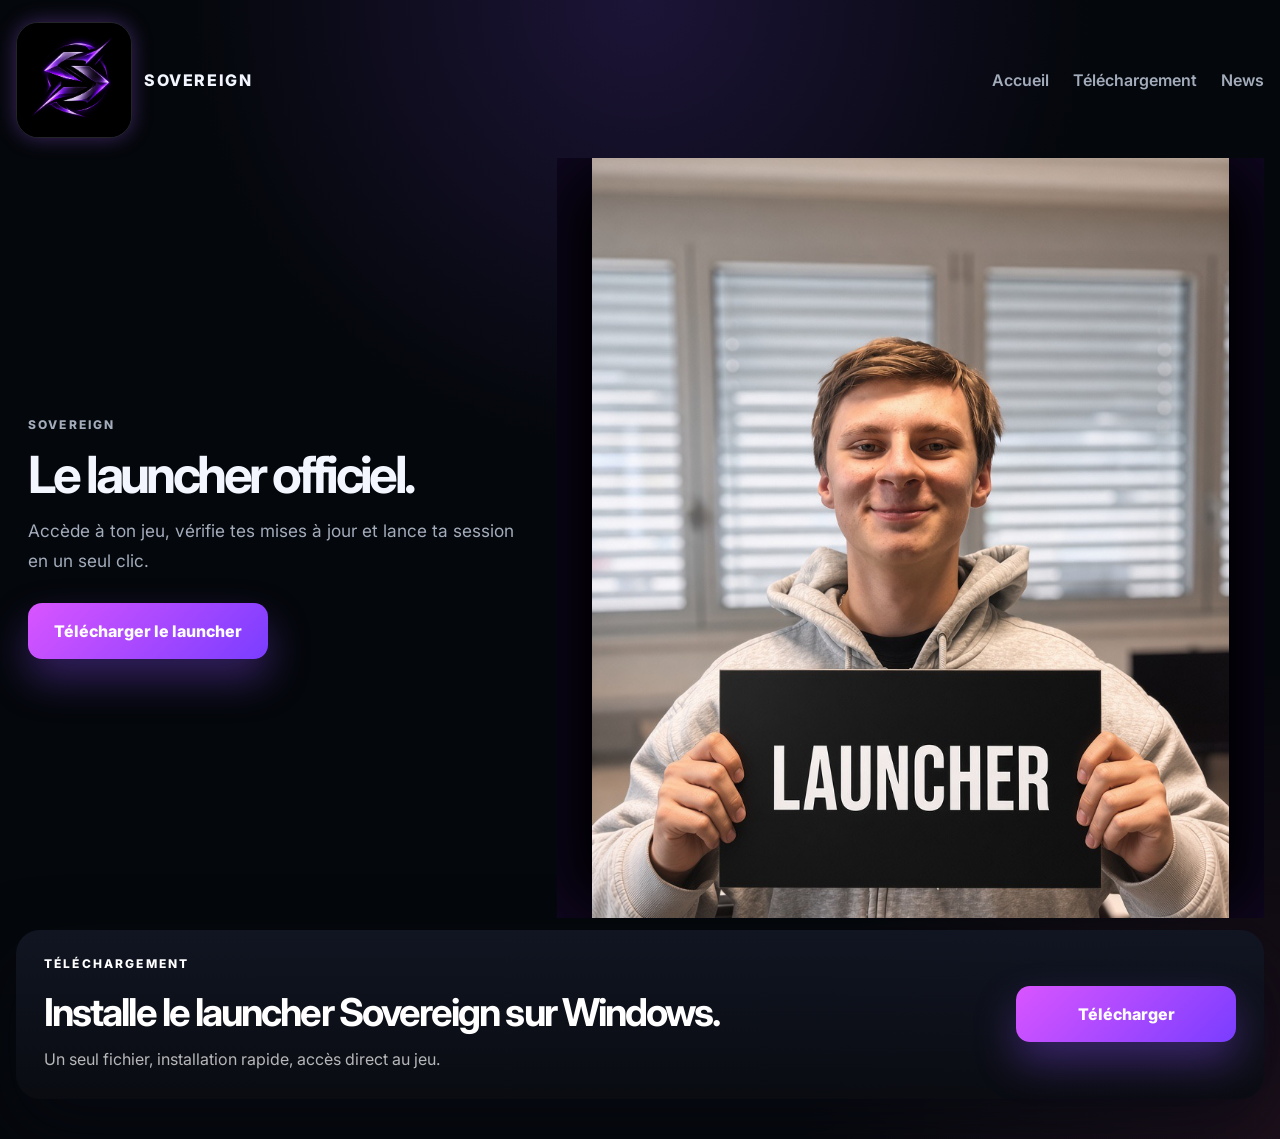
==== index.html @ 6663cb78 "Add files via upload" ====
<!DOCTYPE html>
<html lang="fr">
  <head>
    <meta charset="UTF-8" />
    <meta name="viewport" content="width=device-width, initial-scale=1.0" />
    <title>Sovereign Launcher</title>
    <meta
      name="description"
      content="Téléchargez le launcher Sovereign et rejoignez l’expérience de jeu." 
    />
    <link rel="preconnect" href="https://fonts.googleapis.com" />
    <link rel="preconnect" href="https://fonts.gstatic.com" crossorigin />
    <link
      href="https://fonts.googleapis.com/css2?family=Inter:wght@400;500;600;700;800;900&display=swap"
      rel="stylesheet"
    />
    <link rel="stylesheet" href="styles.css" />
  </head>
  <body>
    <div class="page-shell">
      <header class="topbar">
        <div class="brand">
          <img class="brand-logo" src="Emblème futuriste en S violet néon.png" alt="Logo Sovereign icon" />
          <span>Sovereign</span>
        </div>
        <nav class="nav">
          <a href="#accueil">Accueil</a>
          <a href="#telechargement">Téléchargement</a>
          <a href="#news">News</a>
        </nav>
      </header>

      <main class="hero" id="accueil">
        <div class="hero-copy">
          <p class="eyebrow">Sovereign</p>
          <h1>Le launcher officiel.</h1>
          <p class="subtitle">
            Accède à ton jeu, vérifie tes mises à jour et lance ta session en un seul clic.
          </p>

          <div class="cta-row">
            <a class="primary-btn" id="downloadButton" href="https://github.com/lucavzqzf/sovereign-launcher/releases/latest/download/SovereignLauncher-Setup.exe" download>
              Télécharger le launcher
            </a>
          </div>
        </div>

        <div class="hero-scene" aria-label="Image du launcher">
          <a class="photo-download-link" href="https://github.com/lucavzqzf/sovereign-launcher/releases/latest/download/SovereignLauncher-Setup.exe" download aria-label="Télécharger le launcher Sovereign">
            <img class="launcher-photo" src="IMG_2629.jpeg" alt="Sovereign Launcher" />
          </a>
        </div>
      </main>

      <section class="download-panel" id="telechargement">
        <div class="panel-copy">
          <p class="eyebrow alt">Téléchargement</p>
          <h2>Installe le launcher Sovereign sur Windows.</h2>
          <p class="download-note">Un seul fichier, installation rapide, accès direct au jeu.</p>
        </div>
        <a class="primary-btn large" id="downloadButtonSecondary" href="https://github.com/lucavzqzf/sovereign-launcher/releases/latest/download/SovereignLauncher-Setup.exe" download>
          Télécharger
        </a>
      </section>
    </div>

    <div class="toast" id="toast">Téléchargement démarré.</div>

    <script src="script.js"></script>
  </body>
</html>
---- styles.css ----
:root {
  --bg: #04070b;
  --bg-soft: #0a0f17;
  --bg-dark: #090d12;
  --panel: rgba(16, 20, 28, 0.96);
  --panel-light: rgba(255, 255, 255, 0.08);
  --text: #f3f5ff;
  --muted: #a3acbb;
  --accent: #d955ff;
  --accent-2: #7a3dff;
  --accent-3: #f5c8ff;
  --glow: rgba(147, 82, 255, 0.4);
  --shadow: 0 28px 70px rgba(8, 10, 18, 0.7);
}

* {
  box-sizing: border-box;
}

html {
  scroll-behavior: smooth;
}

body {
  margin: 0;
  font-family: "Inter", sans-serif;
  background:
    radial-gradient(circle at top, rgba(140, 80, 255, 0.18), transparent 35%),
    radial-gradient(circle at bottom right, rgba(255, 95, 175, 0.1), transparent 28%),
    var(--bg);
  color: var(--text);
}

button,
a {
  font: inherit;
}

img {
  max-width: 100%;
  display: block;
}

.page-shell {
  width: min(1400px, calc(100% - 32px));
  margin: 0 auto;
  padding-bottom: 40px;
}

.topbar {
  display: flex;
  align-items: center;
  justify-content: space-between;
  padding: 22px 0 10px;
}

.brand {
  display: flex;
  align-items: center;
  gap: 12px;
  font-weight: 800;
  letter-spacing: 0.1em;
  text-transform: uppercase;
  color: var(--text);
}

.brand-logo {
  width: 116px;
  height: 116px;
  object-fit: cover;
  border-radius: 22px;
  border: 1px solid rgba(255, 255, 255, 0.12);
  box-shadow: 0 0 20px rgba(169, 94, 255, 0.35);
}

.brand-mark {
  width: 38px;
  height: 38px;
  border-radius: 12px;
  display: grid;
  place-items: center;
  background: linear-gradient(135deg, var(--accent), var(--accent-2));
  color: white;
  box-shadow: 0 14px 30px rgba(149, 88, 255, 0.45);
}

.nav {
  display: flex;
  gap: 24px;
}

.nav a {
  text-decoration: none;
  color: var(--muted);
  font-weight: 600;
}

.hero {
  display: grid;
  grid-template-columns: 0.85fr 1.15fr;
  align-items: center;
  min-height: 760px;
  gap: 18px;
  padding-top: 10px;
}

.hero-copy {
  padding-left: 12px;
}

.eyebrow {
  margin: 0 0 18px;
  color: var(--muted);
  text-transform: uppercase;
  letter-spacing: 0.18em;
  font-size: 12px;
  font-weight: 800;
}

.eyebrow.alt {
  color: #ffffff;
}

.hero h1 {
  margin: 0;
  font-size: clamp(3rem, 4vw, 5rem);
  letter-spacing: -0.07em;
  line-height: 0.95;
  max-width: 520px;
}

.subtitle {
  margin: 18px 0 0;
  max-width: 500px;
  color: var(--muted);
  font-size: 1.08rem;
  line-height: 1.7;
}

.cta-row {
  margin-top: 28px;
}

.primary-btn,
.secondary-btn {
  display: inline-flex;
  align-items: center;
  justify-content: center;
  border: none;
  border-radius: 14px;
  padding: 18px 26px;
  text-decoration: none;
  font-weight: 800;
  transition: transform 0.2s ease, box-shadow 0.2s ease;
}

.primary-btn {
  background: linear-gradient(135deg, var(--accent), var(--accent-2));
  color: white;
  box-shadow: 0 20px 40px rgba(140, 76, 255, 0.35);
}

.primary-btn:hover,
.secondary-btn:hover {
  transform: translateY(-1px);
}

.secondary-btn {
  background: rgba(18, 27, 42, 0.08);
  color: var(--text);
}

.large {
  padding: 18px 32px;
  min-width: 220px;
}

.hero-scene {
  position: relative;
  height: 760px;
  display: flex;
  align-items: center;
  justify-content: center;
  overflow: hidden;
  background: #000;
  box-shadow: inset 0 0 80px rgba(122, 61, 255, 0.16);
}

.photo-frame {
  position: relative;
  width: min(740px, 90%);
  height: 100%;
  display: flex;
  align-items: center;
  justify-content: center;
}

.photo-download-link {
  display: block;
  width: min(740px, 90%);
  height: 100%;
  text-decoration: none;
  cursor: pointer;
  transition: transform 0.2s ease, filter 0.2s ease;
}

.photo-download-link:hover {
  transform: translateY(-2px);
  filter: brightness(1.04);
}

.launcher-photo {
  width: 100%;
  height: 100%;
  object-fit: cover;
  object-position: center center;
  display: block;
  filter: drop-shadow(0 26px 40px rgba(0, 0, 0, 0.21));
}

.download-panel {
  display: flex;
  align-items: center;
  justify-content: space-between;
  gap: 22px;
  margin-top: 12px;
  padding: 26px 28px;
  border-radius: 24px;
  background: linear-gradient(180deg, rgba(17, 22, 35, 0.94), rgba(10, 12, 18, 0.94));
  color: white;
  box-shadow: var(--shadow);
}

.panel-copy {
  max-width: 680px;
}

.panel-copy h2 {
  margin: 8px 0 0;
  font-size: clamp(1.7rem, 3vw, 2.8rem);
  letter-spacing: -0.05em;
}

.download-note {
  margin: 12px 0 0;
  color: rgba(255,255,255,0.7);
  line-height: 1.6;
}

.toast {
  position: fixed;
  right: 28px;
  bottom: 26px;
  background: rgba(11, 16, 25, 0.95);
  color: white;
  padding: 14px 18px;
  border-radius: 12px;
  box-shadow: 0 18px 32px rgba(0,0,0,0.25);
  opacity: 0;
  pointer-events: none;
  transform: translateY(12px);
  transition: opacity 0.25s ease, transform 0.25s ease;
}

.toast.visible {
  opacity: 1;
  transform: translateY(0);
}

@media (max-width: 980px) {
  .hero {
    grid-template-columns: 1fr;
    min-height: auto;
    padding-top: 8px;
  }

  .hero-copy {
    padding-left: 0;
    text-align: center;
  }

  .hero h1,
  .subtitle {
    max-width: none;
  }

  .cta-row {
    display: flex;
    justify-content: center;
  }

  .download-panel {
    flex-direction: column;
    align-items: flex-start;
  }
}

@media (max-width: 620px) {
  .nav {
    display: none;
  }

  .hero-scene {
    height: 560px;
  }

  .portrait {
    height: 520px;
  }

  .person {
    width: 360px;
    height: 460px;
  }

  .head {
    width: 150px;
    height: 150px;
    top: 24px;
  }

  .hoodie {
    width: 300px;
    height: 300px;
  }

  .arm {
    width: 80px;
    height: 150px;
    top: 230px;
  }

  .sign {
    min-height: 150px;
  }

  .sign span {
    font-size: 2.8rem;
  }
}
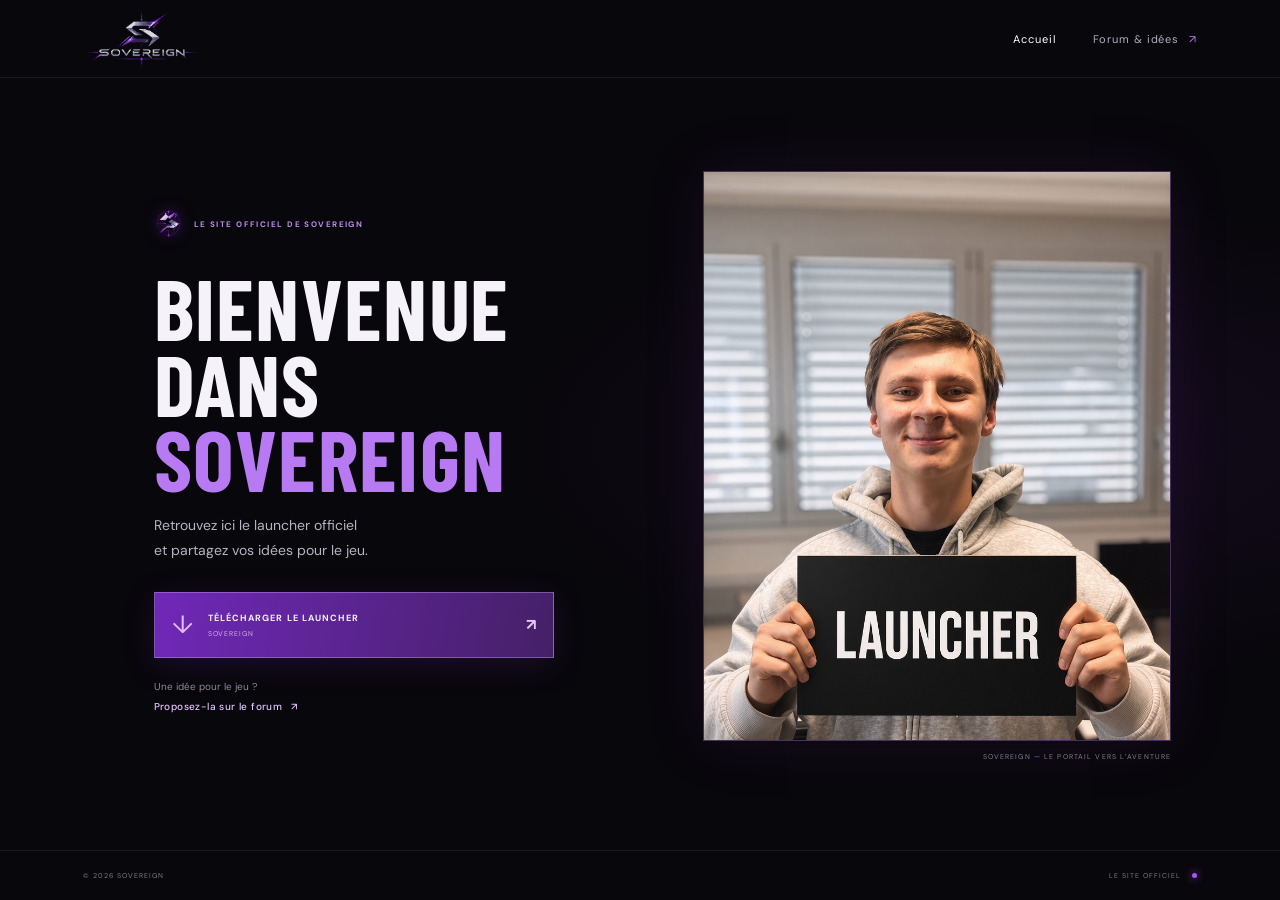
==== commit eb52e0fb: "Add files via upload" ====
--- a/index.html
+++ b/index.html
@@ -1,71 +1,31 @@
-<!DOCTYPE html>
-<html lang="fr">
-  <head>
-    <meta charset="UTF-8" />
-    <meta name="viewport" content="width=device-width, initial-scale=1.0" />
-    <title>Sovereign Launcher</title>
-    <meta
-      name="description"
-      content="Téléchargez le launcher Sovereign et rejoignez l’expérience de jeu." 
-    />
-    <link rel="preconnect" href="https://fonts.googleapis.com" />
-    <link rel="preconnect" href="https://fonts.gstatic.com" crossorigin />
-    <link
-      href="https://fonts.googleapis.com/css2?family=Inter:wght@400;500;600;700;800;900&display=swap"
-      rel="stylesheet"
-    />
-    <link rel="stylesheet" href="styles.css" />
-  </head>
-  <body>
-    <div class="page-shell">
-      <header class="topbar">
-        <div class="brand">
-          <img class="brand-logo" src="Emblème futuriste en S violet néon.png" alt="Logo Sovereign icon" />
-          <span>Sovereign</span>
-        </div>
-        <nav class="nav">
-          <a href="#accueil">Accueil</a>
-          <a href="#telechargement">Téléchargement</a>
-          <a href="#news">News</a>
-        </nav>
-      </header>
-
-      <main class="hero" id="accueil">
-        <div class="hero-copy">
-          <p class="eyebrow">Sovereign</p>
-          <h1>Le launcher officiel.</h1>
-          <p class="subtitle">
-            Accède à ton jeu, vérifie tes mises à jour et lance ta session en un seul clic.
-          </p>
-
-          <div class="cta-row">
-            <a class="primary-btn" id="downloadButton" href="https://github.com/lucavzqzf/sovereign-launcher/releases/latest/download/SovereignLauncher-Setup.exe" download>
-              Télécharger le launcher
-            </a>
-          </div>
-        </div>
-
-        <div class="hero-scene" aria-label="Image du launcher">
-          <a class="photo-download-link" href="https://github.com/lucavzqzf/sovereign-launcher/releases/latest/download/SovereignLauncher-Setup.exe" download aria-label="Télécharger le launcher Sovereign">
-            <img class="launcher-photo" src="IMG_2629.jpeg" alt="Sovereign Launcher" />
-          </a>
-        </div>
-      </main>
-
-      <section class="download-panel" id="telechargement">
-        <div class="panel-copy">
-          <p class="eyebrow alt">Téléchargement</p>
-          <h2>Installe le launcher Sovereign sur Windows.</h2>
-          <p class="download-note">Un seul fichier, installation rapide, accès direct au jeu.</p>
-        </div>
-        <a class="primary-btn large" id="downloadButtonSecondary" href="https://github.com/lucavzqzf/sovereign-launcher/releases/latest/download/SovereignLauncher-Setup.exe" download>
-          Télécharger
-        </a>
-      </section>
-    </div>
-
-    <div class="toast" id="toast">Téléchargement démarré.</div>
-
-    <script src="script.js"></script>
-  </body>
-</html>
+<!doctype html>
+<html lang="fr">
+<head>
+  <meta charset="utf-8"><meta name="viewport" content="width=device-width,initial-scale=1"><meta name="theme-color" content="#08070b">
+  <title>Sovereign — Launcher</title><link rel="preconnect" href="https://fonts.googleapis.com"><link rel="preconnect" href="https://fonts.gstatic.com" crossorigin><link href="https://fonts.googleapis.com/css2?family=Barlow+Condensed:wght@600;700&family=DM+Sans:wght@400;500;700&display=swap" rel="stylesheet"><link rel="stylesheet" href="styles.css">
+</head>
+<body class="home-page">
+  <header class="topbar">
+    <a class="brand" href="index.html"><img src="sovereign-logo.png" alt="Sovereign"></a>
+    <nav><a class="nav-current" href="index.html">Accueil</a><a href="forum.html">Forum &amp; idées <span>↗</span></a></nav>
+  </header>
+  <main class="home-layout">
+    <section class="welcome">
+      <div class="mini-logo"><img src="sovereign-emblem.svg" alt=""><span>LE SITE OFFICIEL DE SOVEREIGN</span></div>
+      <h1>BIENVENUE<br>DANS <span>SOVEREIGN</span></h1>
+      <p>Retrouvez ici le launcher officiel<br>et partagez vos idées pour le jeu.</p>
+      <a class="download-button" href="https://github.com/lucavzqzf/sovereign-launcher/releases/latest/download/SovereignLauncher-Setup.exe" rel="noopener"><span class="download-symbol">↓</span><span><strong>TÉLÉCHARGER LE LAUNCHER</strong><small>SOVEREIGN</small></span><b>↗</b></a>
+      <a class="forum-link" href="forum.html">Une idée pour le jeu ? <strong>Proposez-la sur le forum <span>↗</span></strong></a>
+    </section>
+    <section class="photo-side" aria-label="Téléchargement du launcher">
+      <a class="photo-download" href="https://github.com/lucavzqzf/sovereign-launcher/releases/latest/download/SovereignLauncher-Setup.exe" rel="noopener" aria-label="Télécharger le launcher">
+        <img class="launcher-photo" src="IMG_2629.jpeg" alt="Présentation du launcher Sovereign">
+        
+      </a>
+      <span class="photo-caption">SOVEREIGN <i>—</i> LE PORTAIL VERS L’AVENTURE</span>
+    </section>
+  </main>
+  <footer class="home-footer"><span>© <span id="year"></span> SOVEREIGN</span><span>LE SITE OFFICIEL <i></i></span></footer>
+  <script src="content.js"></script>
+</body>
+</html>
--- a/styles.css
+++ b/styles.css
@@ -1,340 +1,10 @@
-:root {
-  --bg: #04070b;
-  --bg-soft: #0a0f17;
-  --bg-dark: #090d12;
-  --panel: rgba(16, 20, 28, 0.96);
-  --panel-light: rgba(255, 255, 255, 0.08);
-  --text: #f3f5ff;
-  --muted: #a3acbb;
-  --accent: #d955ff;
-  --accent-2: #7a3dff;
-  --accent-3: #f5c8ff;
-  --glow: rgba(147, 82, 255, 0.4);
-  --shadow: 0 28px 70px rgba(8, 10, 18, 0.7);
-}
-
-* {
-  box-sizing: border-box;
-}
-
-html {
-  scroll-behavior: smooth;
-}
-
-body {
-  margin: 0;
-  font-family: "Inter", sans-serif;
-  background:
-    radial-gradient(circle at top, rgba(140, 80, 255, 0.18), transparent 35%),
-    radial-gradient(circle at bottom right, rgba(255, 95, 175, 0.1), transparent 28%),
-    var(--bg);
-  color: var(--text);
-}
-
-button,
-a {
-  font: inherit;
-}
-
-img {
-  max-width: 100%;
-  display: block;
-}
-
-.page-shell {
-  width: min(1400px, calc(100% - 32px));
-  margin: 0 auto;
-  padding-bottom: 40px;
-}
-
-.topbar {
-  display: flex;
-  align-items: center;
-  justify-content: space-between;
-  padding: 22px 0 10px;
-}
-
-.brand {
-  display: flex;
-  align-items: center;
-  gap: 12px;
-  font-weight: 800;
-  letter-spacing: 0.1em;
-  text-transform: uppercase;
-  color: var(--text);
-}
-
-.brand-logo {
-  width: 116px;
-  height: 116px;
-  object-fit: cover;
-  border-radius: 22px;
-  border: 1px solid rgba(255, 255, 255, 0.12);
-  box-shadow: 0 0 20px rgba(169, 94, 255, 0.35);
-}
-
-.brand-mark {
-  width: 38px;
-  height: 38px;
-  border-radius: 12px;
-  display: grid;
-  place-items: center;
-  background: linear-gradient(135deg, var(--accent), var(--accent-2));
-  color: white;
-  box-shadow: 0 14px 30px rgba(149, 88, 255, 0.45);
-}
-
-.nav {
-  display: flex;
-  gap: 24px;
-}
-
-.nav a {
-  text-decoration: none;
-  color: var(--muted);
-  font-weight: 600;
-}
-
-.hero {
-  display: grid;
-  grid-template-columns: 0.85fr 1.15fr;
-  align-items: center;
-  min-height: 760px;
-  gap: 18px;
-  padding-top: 10px;
-}
-
-.hero-copy {
-  padding-left: 12px;
-}
-
-.eyebrow {
-  margin: 0 0 18px;
-  color: var(--muted);
-  text-transform: uppercase;
-  letter-spacing: 0.18em;
-  font-size: 12px;
-  font-weight: 800;
-}
-
-.eyebrow.alt {
-  color: #ffffff;
-}
-
-.hero h1 {
-  margin: 0;
-  font-size: clamp(3rem, 4vw, 5rem);
-  letter-spacing: -0.07em;
-  line-height: 0.95;
-  max-width: 520px;
-}
-
-.subtitle {
-  margin: 18px 0 0;
-  max-width: 500px;
-  color: var(--muted);
-  font-size: 1.08rem;
-  line-height: 1.7;
-}
-
-.cta-row {
-  margin-top: 28px;
-}
-
-.primary-btn,
-.secondary-btn {
-  display: inline-flex;
-  align-items: center;
-  justify-content: center;
-  border: none;
-  border-radius: 14px;
-  padding: 18px 26px;
-  text-decoration: none;
-  font-weight: 800;
-  transition: transform 0.2s ease, box-shadow 0.2s ease;
-}
-
-.primary-btn {
-  background: linear-gradient(135deg, var(--accent), var(--accent-2));
-  color: white;
-  box-shadow: 0 20px 40px rgba(140, 76, 255, 0.35);
-}
-
-.primary-btn:hover,
-.secondary-btn:hover {
-  transform: translateY(-1px);
-}
-
-.secondary-btn {
-  background: rgba(18, 27, 42, 0.08);
-  color: var(--text);
-}
-
-.large {
-  padding: 18px 32px;
-  min-width: 220px;
-}
-
-.hero-scene {
-  position: relative;
-  height: 760px;
-  display: flex;
-  align-items: center;
-  justify-content: center;
-  overflow: hidden;
-  background: #000;
-  box-shadow: inset 0 0 80px rgba(122, 61, 255, 0.16);
-}
-
-.photo-frame {
-  position: relative;
-  width: min(740px, 90%);
-  height: 100%;
-  display: flex;
-  align-items: center;
-  justify-content: center;
-}
-
-.photo-download-link {
-  display: block;
-  width: min(740px, 90%);
-  height: 100%;
-  text-decoration: none;
-  cursor: pointer;
-  transition: transform 0.2s ease, filter 0.2s ease;
-}
-
-.photo-download-link:hover {
-  transform: translateY(-2px);
-  filter: brightness(1.04);
-}
-
-.launcher-photo {
-  width: 100%;
-  height: 100%;
-  object-fit: cover;
-  object-position: center center;
-  display: block;
-  filter: drop-shadow(0 26px 40px rgba(0, 0, 0, 0.21));
-}
-
-.download-panel {
-  display: flex;
-  align-items: center;
-  justify-content: space-between;
-  gap: 22px;
-  margin-top: 12px;
-  padding: 26px 28px;
-  border-radius: 24px;
-  background: linear-gradient(180deg, rgba(17, 22, 35, 0.94), rgba(10, 12, 18, 0.94));
-  color: white;
-  box-shadow: var(--shadow);
-}
-
-.panel-copy {
-  max-width: 680px;
-}
-
-.panel-copy h2 {
-  margin: 8px 0 0;
-  font-size: clamp(1.7rem, 3vw, 2.8rem);
-  letter-spacing: -0.05em;
-}
-
-.download-note {
-  margin: 12px 0 0;
-  color: rgba(255,255,255,0.7);
-  line-height: 1.6;
-}
-
-.toast {
-  position: fixed;
-  right: 28px;
-  bottom: 26px;
-  background: rgba(11, 16, 25, 0.95);
-  color: white;
-  padding: 14px 18px;
-  border-radius: 12px;
-  box-shadow: 0 18px 32px rgba(0,0,0,0.25);
-  opacity: 0;
-  pointer-events: none;
-  transform: translateY(12px);
-  transition: opacity 0.25s ease, transform 0.25s ease;
-}
-
-.toast.visible {
-  opacity: 1;
-  transform: translateY(0);
-}
-
-@media (max-width: 980px) {
-  .hero {
-    grid-template-columns: 1fr;
-    min-height: auto;
-    padding-top: 8px;
-  }
-
-  .hero-copy {
-    padding-left: 0;
-    text-align: center;
-  }
-
-  .hero h1,
-  .subtitle {
-    max-width: none;
-  }
-
-  .cta-row {
-    display: flex;
-    justify-content: center;
-  }
-
-  .download-panel {
-    flex-direction: column;
-    align-items: flex-start;
-  }
-}
-
-@media (max-width: 620px) {
-  .nav {
-    display: none;
-  }
-
-  .hero-scene {
-    height: 560px;
-  }
-
-  .portrait {
-    height: 520px;
-  }
-
-  .person {
-    width: 360px;
-    height: 460px;
-  }
-
-  .head {
-    width: 150px;
-    height: 150px;
-    top: 24px;
-  }
-
-  .hoodie {
-    width: 300px;
-    height: 300px;
-  }
-
-  .arm {
-    width: 80px;
-    height: 150px;
-    top: 230px;
-  }
-
-  .sign {
-    min-height: 150px;
-  }
-
-  .sign span {
-    font-size: 2.8rem;
-  }
-}
+@import url('https://fonts.googleapis.com/css2?family=Barlow+Condensed:wght@500;600;700;800&family=DM+Sans:wght@400;500;600;700&display=swap');
+:root{color-scheme:dark;--bg:#08070b;--panel:#110e17;--text:#f5f2fa;--muted:#aaa2b4;--violet:#a94bff;--line:rgba(200,170,232,.18);--display:'Barlow Condensed',Impact,sans-serif;--body:'DM Sans',Arial,sans-serif}*{box-sizing:border-box}html,body{width:100%;height:100%;margin:0}body{overflow:hidden;background:var(--bg);color:var(--text);font:14px var(--body);background-image:radial-gradient(ellipse at 82% 49%,rgba(89,34,133,.15),transparent 38%)}a{color:inherit;text-decoration:none}.topbar{height:78px;padding:0 6.5%;display:flex;align-items:center;justify-content:space-between;border-bottom:1px solid rgba(255,255,255,.08);position:relative;z-index:2}.brand img{width:174px;display:block}.topbar nav{display:flex;align-items:center;gap:37px}.topbar nav a{font-size:11px;letter-spacing:.08em;color:#b5adbf;transition:color .2s}.topbar nav a:hover,.topbar nav .nav-current{color:white}.topbar nav a span{color:#bc7bfa;margin-left:6px}.home-layout{height:calc(100dvh - 128px);min-height:420px;display:grid;grid-template-columns:1fr .92fr;align-items:center;gap:4%;padding:20px 8.5% 16px 12%}.welcome{max-width:500px;padding:0 0 10px}.mini-logo{display:flex;align-items:center;gap:11px;color:#bd8df0;font-size:8px;font-weight:700;letter-spacing:.18em}.mini-logo img{width:29px;height:29px;filter:drop-shadow(0 0 8px rgba(152,47,255,.55))}.welcome h1{font:700 clamp(55px,6.7vw,91px)/.88 var(--display);letter-spacing:.015em;margin:31px 0 17px}.welcome h1 span{color:#b77af2}.welcome>p{color:#b9b2c2;font-size:14px;line-height:1.8;margin:0 0 29px}.download-button{width:min(400px,100%);height:66px;display:flex;align-items:center;gap:15px;padding:0 17px;background:linear-gradient(100deg,#7028b8,#452067);border:1px solid rgba(206,165,255,.4);box-shadow:0 7px 32px rgba(103,39,164,.2);transition:transform .2s,filter .2s}.download-button:hover{transform:translateY(-2px);filter:brightness(1.15)}.download-symbol{font-size:25px;color:#dfbbff}.download-button strong,.download-button small{display:block}.download-button strong{font-size:9px;letter-spacing:.12em}.download-button small{font-size:7px;color:#d1aedf;letter-spacing:.13em;margin-top:5px}.download-button>b{margin-left:auto;color:#e2c9fa;font-size:16px}.unavailable{opacity:.72;cursor:not-allowed}.download-button[aria-disabled=true]{pointer-events:none}.forum-link{margin-top:22px;display:block;color:#8f8799;font-size:10px}.forum-link strong{display:block;color:#e4c6ff;font-weight:500;margin-top:7px;letter-spacing:.04em}.forum-link strong span{padding-left:5px}.photo-side{justify-self:end;width:min(100%,470px)}.photo-download{height:min(67vh,570px);min-height:300px;width:100%;position:relative;display:block;overflow:hidden;background:radial-gradient(ellipse at 50% 45%,rgba(122,40,187,.22),transparent 56%),linear-gradient(150deg,#17111f,#09080c 72%);border:1px solid rgba(196,141,242,.29);box-shadow:0 0 55px rgba(98,38,140,.16);transition:transform .3s,border-color .3s}.photo-download:has(.launcher-photo:not([src])){background:#100d15}.photo-download img{display:block;width:100%;height:100%;object-fit:cover;object-position:center 44%;transition:transform .6s}.photo-download:hover img{transform:scale(1.025)}.photo-download:after{content:"";position:absolute;inset:35% 0 0;background:linear-gradient(transparent,rgba(8,6,12,.88))}.photo-download img:not([src]),.photo-download img[src=""]{display:none}.photo-overlay{position:absolute;z-index:1;left:22px;right:22px;bottom:22px;display:flex;align-items:center;justify-content:space-between;gap:8px}.photo-cta{height:40px;padding:0 13px;display:flex;align-items:center;gap:10px;background:#842fd1;border:1px solid rgba(236,212,255,.42);font-size:9px;letter-spacing:.1em}.photo-cta b{font-size:17px}.photo-note{font-size:7px;color:#ddd1e6;letter-spacing:.1em;text-align:right}.photo-caption{display:block;text-align:right;margin-top:11px;color:#897f93;font-size:7px;letter-spacing:.16em}.photo-caption i{font-style:normal;color:#b561ff}.home-footer{height:50px;padding:0 6.5%;border-top:1px solid rgba(255,255,255,.07);display:flex;align-items:center;justify-content:space-between;color:#827a8b;font-size:7px;letter-spacing:.14em}.home-footer i{display:inline-block;background:#aa55ec;width:5px;height:5px;border-radius:50%;margin-left:8px;box-shadow:0 0 8px #a44aff}
+/* Forum */
+.forum-page{background-image:radial-gradient(ellipse at 77% 30%,rgba(103,37,153,.12),transparent 40%)}.forum-shell{height:calc(100dvh - 128px);min-height:400px;padding:5vh 10% 4vh;display:grid;grid-template-columns:.8fr 1.2fr;gap:7%;align-items:center}.forum-intro .mini-logo{margin-bottom:22px}.forum-intro h1{font:700 clamp(51px,6vw,76px)/.88 var(--display);margin:0 0 18px}.forum-intro h1 span{color:#b77af2}.forum-intro p{color:#aca4b6;font-size:12px;line-height:1.8;max-width:330px}.forum-intro>a{display:inline-block;margin-top:15px;color:#d8b2fa;font-size:10px;letter-spacing:.06em}.forum-panel{max-height:78vh;overflow:auto;background:rgba(16,13,22,.86);border:1px solid var(--line);padding:24px;scrollbar-color:#49315c transparent;scrollbar-width:thin}.forum-panel h2{font:600 31px var(--display);margin:0 0 5px}.forum-panel>p{color:#9c93a4;font-size:10px;margin:0 0 20px}.suggestion-form{display:grid;grid-template-columns:1fr 1fr;gap:11px}.suggestion-form label{display:block;color:#c2b7cd;font-size:9px;letter-spacing:.06em}.suggestion-form label:nth-child(3){grid-column:1/-1}.suggestion-form input,.suggestion-form select,.suggestion-form textarea{display:block;width:100%;margin-top:7px;padding:11px 12px;background:#0b0910;color:#f5f2fa;border:1px solid rgba(198,161,224,.2);font:11px var(--body);outline:none}.suggestion-form input:focus,.suggestion-form select:focus,.suggestion-form textarea:focus{border-color:#a954ec}.suggestion-form textarea{height:85px;resize:vertical}.suggestion-form button{height:39px;padding:0 14px;color:white;background:#762bb7;border:1px solid rgba(224,192,255,.4);font:700 9px var(--body);letter-spacing:.1em;cursor:pointer}.suggestion-form button:hover{background:#8c35d4}.form-message{align-self:center;color:#c89df1;font-size:9px}.suggestions{margin-top:20px;border-top:1px solid var(--line);padding-top:14px}.suggestions h3{font:600 20px var(--display);margin:0 0 10px}.suggestion-list{display:grid;gap:8px}.suggestion-item{padding:11px 12px;background:rgba(255,255,255,.025);border-left:2px solid #8137bb}.suggestion-item header{display:flex;justify-content:space-between;color:#ac83cf;font-size:8px;letter-spacing:.08em}.suggestion-item h4{font-size:12px;margin:6px 0 4px}.suggestion-item p{font-size:10px;line-height:1.6;color:#a9a1b2;margin:0;white-space:pre-wrap}.empty-state{color:#81798a;font-size:10px;padding:10px 0}.forum-footer{height:50px;padding:0 6.5%;border-top:1px solid rgba(255,255,255,.07);display:flex;align-items:center;justify-content:space-between;color:#827a8b;font-size:7px;letter-spacing:.13em}.forum-footer a{color:#c6a4e2}
+@media(max-width:800px){.topbar{height:64px;padding:0 5%}.brand img{width:145px}.topbar nav{gap:20px}.topbar nav a{font-size:9px}.home-layout{height:calc(100dvh - 104px);grid-template-columns:1fr 1fr;gap:4%;padding:15px 5%}.welcome h1{font-size:clamp(46px,8vw,68px)}.photo-download{height:min(62vh,470px)}.home-footer,.forum-footer{height:40px;padding:0 5%}.forum-shell{height:calc(100dvh - 104px);padding:3vh 6%;gap:4%;grid-template-columns:.7fr 1.3fr}.forum-panel{padding:18px;max-height:83vh}}
+@media(max-width:560px){.topbar{height:60px}.brand img{width:126px}.topbar nav{gap:14px}.topbar nav a{font-size:8px}.home-layout{height:calc(100dvh - 96px);min-height:0;display:flex;flex-direction:column;justify-content:center;align-items:stretch;gap:17px;padding:12px 7%}.welcome{padding:0;order:1}.mini-logo img{width:22px;height:22px}.welcome h1{font-size:clamp(42px,11vw,60px);margin:12px 0 9px}.welcome>p{font-size:11px;line-height:1.55;margin-bottom:12px}.download-button{height:52px;max-width:370px}.forum-link{margin-top:11px;font-size:9px}.forum-link strong{display:inline;margin-left:5px}.photo-side{order:0;width:100%;justify-self:auto}.photo-download{height:min(37vh,310px);min-height:140px}.photo-caption{margin-top:5px;font-size:6px}.photo-overlay{left:12px;right:12px;bottom:12px}.photo-cta{height:33px;font-size:7px}.photo-note{font-size:6px}.home-footer{font-size:6px}.forum-shell{height:calc(100dvh - 96px);display:flex;flex-direction:column;align-items:stretch;justify-content:center;gap:11px;padding:9px 5%;overflow:hidden}.forum-intro .mini-logo{margin:0 0 6px}.forum-intro .mini-logo img{width:18px;height:18px}.forum-intro h1{font-size:39px;margin:0 0 5px}.forum-intro p{font-size:9px;line-height:1.45;max-width:none;margin:0}.forum-intro>a{margin-top:6px;font-size:8px}.forum-panel{padding:13px;max-height:64vh;overflow-y:auto}.forum-panel h2{font-size:24px}.forum-panel>p{font-size:9px;margin-bottom:12px}.suggestion-form{gap:8px}.suggestion-form label{font-size:8px}.suggestion-form input,.suggestion-form select{padding:8px}.suggestion-form textarea{height:57px;padding:8px}.suggestion-form button{height:34px;font-size:8px}.suggestions{margin-top:12px;padding-top:10px}.suggestions h3{font-size:17px;margin-bottom:6px}.suggestion-list{gap:6px}.suggestion-item{padding:8px}.suggestion-item p{font-size:9px}.forum-footer{font-size:6px}}
+@media(max-height:650px) and (min-width:561px){.home-layout{padding-top:8px;padding-bottom:8px}.photo-download{height:58vh;min-height:0}.welcome h1{margin:17px 0 11px}.welcome>p{margin-bottom:18px}.forum-shell{padding-top:2vh;padding-bottom:2vh}.forum-panel{max-height:88vh;padding:16px}.suggestion-form textarea{height:62px}}
+.launcher-photo.emblem-fallback{object-fit:contain;padding:9%;background:radial-gradient(ellipse at center,rgba(122,40,187,.18),#09080c 70%)}
+
+.brand img{width:auto;height:62px}.photo-download{cursor:pointer}.photo-download:after{display:none}
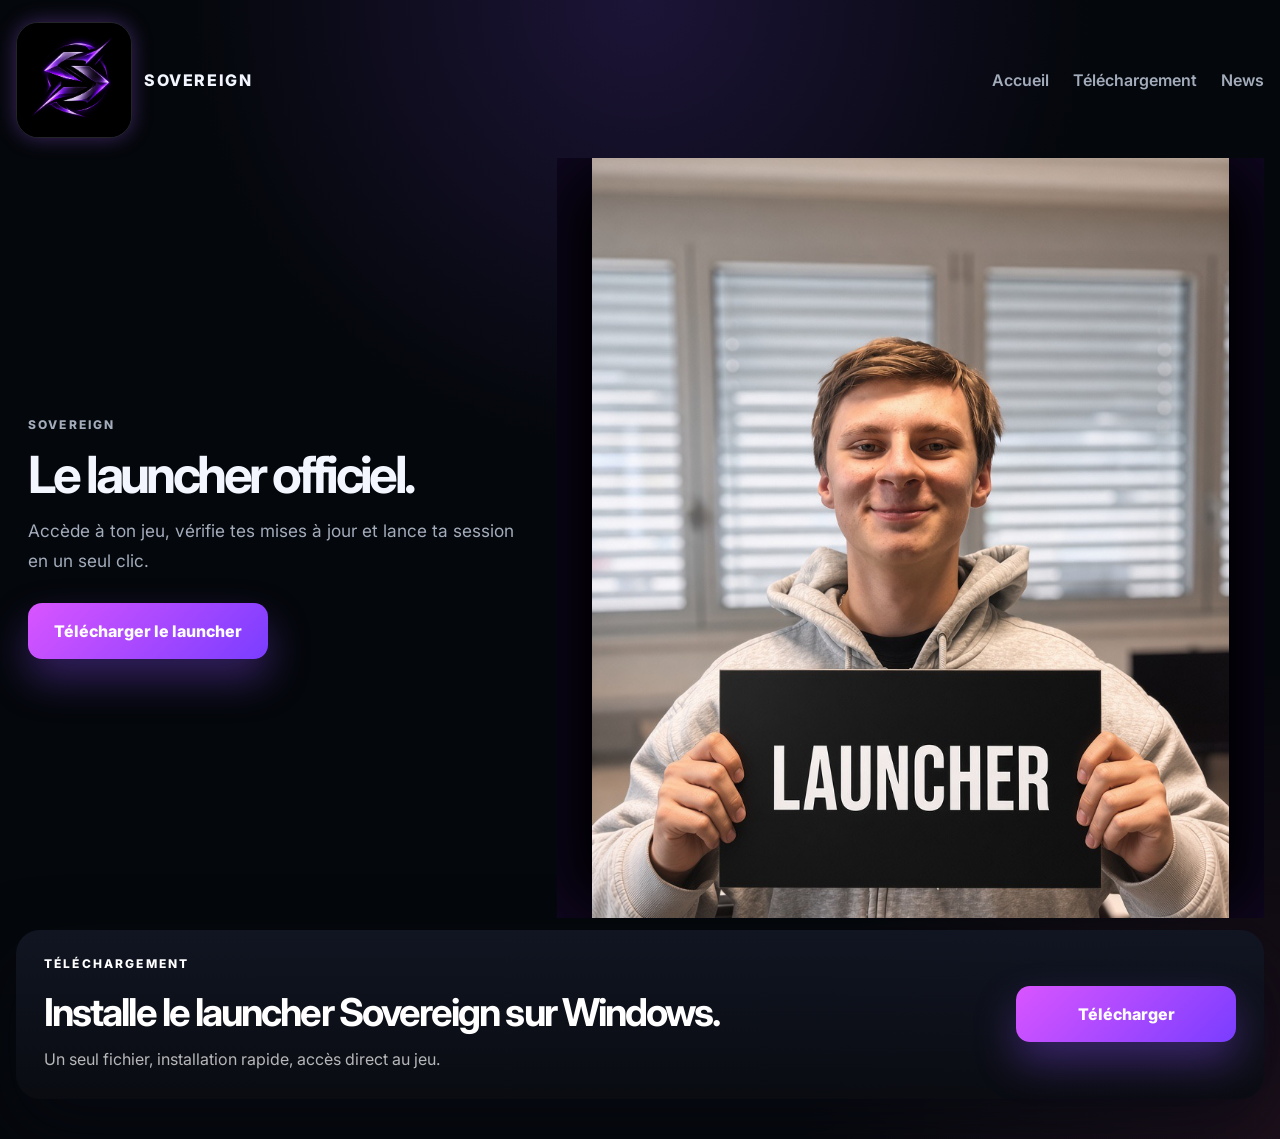
==== commit ebe6ff39: "Add files via upload" ====
--- a/index.html
+++ b/index.html
@@ -1,31 +1,71 @@
-<!doctype html>
-<html lang="fr">
-<head>
-  <meta charset="utf-8"><meta name="viewport" content="width=device-width,initial-scale=1"><meta name="theme-color" content="#08070b">
-  <title>Sovereign — Launcher</title><link rel="preconnect" href="https://fonts.googleapis.com"><link rel="preconnect" href="https://fonts.gstatic.com" crossorigin><link href="https://fonts.googleapis.com/css2?family=Barlow+Condensed:wght@600;700&family=DM+Sans:wght@400;500;700&display=swap" rel="stylesheet"><link rel="stylesheet" href="styles.css">
-</head>
-<body class="home-page">
-  <header class="topbar">
-    <a class="brand" href="index.html"><img src="sovereign-logo.png" alt="Sovereign"></a>
-    <nav><a class="nav-current" href="index.html">Accueil</a><a href="forum.html">Forum &amp; idées <span>↗</span></a></nav>
-  </header>
-  <main class="home-layout">
-    <section class="welcome">
-      <div class="mini-logo"><img src="sovereign-emblem.svg" alt=""><span>LE SITE OFFICIEL DE SOVEREIGN</span></div>
-      <h1>BIENVENUE<br>DANS <span>SOVEREIGN</span></h1>
-      <p>Retrouvez ici le launcher officiel<br>et partagez vos idées pour le jeu.</p>
-      <a class="download-button" href="https://github.com/lucavzqzf/sovereign-launcher/releases/latest/download/SovereignLauncher-Setup.exe" rel="noopener"><span class="download-symbol">↓</span><span><strong>TÉLÉCHARGER LE LAUNCHER</strong><small>SOVEREIGN</small></span><b>↗</b></a>
-      <a class="forum-link" href="forum.html">Une idée pour le jeu ? <strong>Proposez-la sur le forum <span>↗</span></strong></a>
-    </section>
-    <section class="photo-side" aria-label="Téléchargement du launcher">
-      <a class="photo-download" href="https://github.com/lucavzqzf/sovereign-launcher/releases/latest/download/SovereignLauncher-Setup.exe" rel="noopener" aria-label="Télécharger le launcher">
-        <img class="launcher-photo" src="IMG_2629.jpeg" alt="Présentation du launcher Sovereign">
-        
-      </a>
-      <span class="photo-caption">SOVEREIGN <i>—</i> LE PORTAIL VERS L’AVENTURE</span>
-    </section>
-  </main>
-  <footer class="home-footer"><span>© <span id="year"></span> SOVEREIGN</span><span>LE SITE OFFICIEL <i></i></span></footer>
-  <script src="content.js"></script>
-</body>
-</html>
+<!DOCTYPE html>
+<html lang="fr">
+  <head>
+    <meta charset="UTF-8" />
+    <meta name="viewport" content="width=device-width, initial-scale=1.0" />
+    <title>Sovereign Launcher</title>
+    <meta
+      name="description"
+      content="Téléchargez le launcher Sovereign et rejoignez l’expérience de jeu." 
+    />
+    <link rel="preconnect" href="https://fonts.googleapis.com" />
+    <link rel="preconnect" href="https://fonts.gstatic.com" crossorigin />
+    <link
+      href="https://fonts.googleapis.com/css2?family=Inter:wght@400;500;600;700;800;900&display=swap"
+      rel="stylesheet"
+    />
+    <link rel="stylesheet" href="styles.css" />
+  </head>
+  <body>
+    <div class="page-shell">
+      <header class="topbar">
+        <div class="brand">
+          <img class="brand-logo" src="Emblème futuriste en S violet néon.png" alt="Logo Sovereign icon" />
+          <span>Sovereign</span>
+        </div>
+        <nav class="nav">
+          <a href="#accueil">Accueil</a>
+          <a href="#telechargement">Téléchargement</a>
+          <a href="#news">News</a>
+        </nav>
+      </header>
+
+      <main class="hero" id="accueil">
+        <div class="hero-copy">
+          <p class="eyebrow">Sovereign</p>
+          <h1>Le launcher officiel.</h1>
+          <p class="subtitle">
+            Accède à ton jeu, vérifie tes mises à jour et lance ta session en un seul clic.
+          </p>
+
+          <div class="cta-row">
+            <a class="primary-btn" id="downloadButton" href="https://github.com/lucavzqzf/sovereign-launcher/releases/latest/download/SovereignLauncher-Setup.exe" download>
+              Télécharger le launcher
+            </a>
+          </div>
+        </div>
+
+        <div class="hero-scene" aria-label="Image du launcher">
+          <a class="photo-download-link" href="https://github.com/lucavzqzf/sovereign-launcher/releases/latest/download/SovereignLauncher-Setup.exe" download aria-label="Télécharger le launcher Sovereign">
+            <img class="launcher-photo" src="IMG_2629.jpeg" alt="Sovereign Launcher" />
+          </a>
+        </div>
+      </main>
+
+      <section class="download-panel" id="telechargement">
+        <div class="panel-copy">
+          <p class="eyebrow alt">Téléchargement</p>
+          <h2>Installe le launcher Sovereign sur Windows.</h2>
+          <p class="download-note">Un seul fichier, installation rapide, accès direct au jeu.</p>
+        </div>
+        <a class="primary-btn large" id="downloadButtonSecondary" href="https://github.com/lucavzqzf/sovereign-launcher/releases/latest/download/SovereignLauncher-Setup.exe" download>
+          Télécharger
+        </a>
+      </section>
+    </div>
+
+    <div class="toast" id="toast">Téléchargement démarré.</div>
+
+    <script src="script.js"></script>
+  </body>
+</html>
--- a/styles.css
+++ b/styles.css
@@ -1,10 +1,340 @@
-@import url('https://fonts.googleapis.com/css2?family=Barlow+Condensed:wght@500;600;700;800&family=DM+Sans:wght@400;500;600;700&display=swap');
-:root{color-scheme:dark;--bg:#08070b;--panel:#110e17;--text:#f5f2fa;--muted:#aaa2b4;--violet:#a94bff;--line:rgba(200,170,232,.18);--display:'Barlow Condensed',Impact,sans-serif;--body:'DM Sans',Arial,sans-serif}*{box-sizing:border-box}html,body{width:100%;height:100%;margin:0}body{overflow:hidden;background:var(--bg);color:var(--text);font:14px var(--body);background-image:radial-gradient(ellipse at 82% 49%,rgba(89,34,133,.15),transparent 38%)}a{color:inherit;text-decoration:none}.topbar{height:78px;padding:0 6.5%;display:flex;align-items:center;justify-content:space-between;border-bottom:1px solid rgba(255,255,255,.08);position:relative;z-index:2}.brand img{width:174px;display:block}.topbar nav{display:flex;align-items:center;gap:37px}.topbar nav a{font-size:11px;letter-spacing:.08em;color:#b5adbf;transition:color .2s}.topbar nav a:hover,.topbar nav .nav-current{color:white}.topbar nav a span{color:#bc7bfa;margin-left:6px}.home-layout{height:calc(100dvh - 128px);min-height:420px;display:grid;grid-template-columns:1fr .92fr;align-items:center;gap:4%;padding:20px 8.5% 16px 12%}.welcome{max-width:500px;padding:0 0 10px}.mini-logo{display:flex;align-items:center;gap:11px;color:#bd8df0;font-size:8px;font-weight:700;letter-spacing:.18em}.mini-logo img{width:29px;height:29px;filter:drop-shadow(0 0 8px rgba(152,47,255,.55))}.welcome h1{font:700 clamp(55px,6.7vw,91px)/.88 var(--display);letter-spacing:.015em;margin:31px 0 17px}.welcome h1 span{color:#b77af2}.welcome>p{color:#b9b2c2;font-size:14px;line-height:1.8;margin:0 0 29px}.download-button{width:min(400px,100%);height:66px;display:flex;align-items:center;gap:15px;padding:0 17px;background:linear-gradient(100deg,#7028b8,#452067);border:1px solid rgba(206,165,255,.4);box-shadow:0 7px 32px rgba(103,39,164,.2);transition:transform .2s,filter .2s}.download-button:hover{transform:translateY(-2px);filter:brightness(1.15)}.download-symbol{font-size:25px;color:#dfbbff}.download-button strong,.download-button small{display:block}.download-button strong{font-size:9px;letter-spacing:.12em}.download-button small{font-size:7px;color:#d1aedf;letter-spacing:.13em;margin-top:5px}.download-button>b{margin-left:auto;color:#e2c9fa;font-size:16px}.unavailable{opacity:.72;cursor:not-allowed}.download-button[aria-disabled=true]{pointer-events:none}.forum-link{margin-top:22px;display:block;color:#8f8799;font-size:10px}.forum-link strong{display:block;color:#e4c6ff;font-weight:500;margin-top:7px;letter-spacing:.04em}.forum-link strong span{padding-left:5px}.photo-side{justify-self:end;width:min(100%,470px)}.photo-download{height:min(67vh,570px);min-height:300px;width:100%;position:relative;display:block;overflow:hidden;background:radial-gradient(ellipse at 50% 45%,rgba(122,40,187,.22),transparent 56%),linear-gradient(150deg,#17111f,#09080c 72%);border:1px solid rgba(196,141,242,.29);box-shadow:0 0 55px rgba(98,38,140,.16);transition:transform .3s,border-color .3s}.photo-download:has(.launcher-photo:not([src])){background:#100d15}.photo-download img{display:block;width:100%;height:100%;object-fit:cover;object-position:center 44%;transition:transform .6s}.photo-download:hover img{transform:scale(1.025)}.photo-download:after{content:"";position:absolute;inset:35% 0 0;background:linear-gradient(transparent,rgba(8,6,12,.88))}.photo-download img:not([src]),.photo-download img[src=""]{display:none}.photo-overlay{position:absolute;z-index:1;left:22px;right:22px;bottom:22px;display:flex;align-items:center;justify-content:space-between;gap:8px}.photo-cta{height:40px;padding:0 13px;display:flex;align-items:center;gap:10px;background:#842fd1;border:1px solid rgba(236,212,255,.42);font-size:9px;letter-spacing:.1em}.photo-cta b{font-size:17px}.photo-note{font-size:7px;color:#ddd1e6;letter-spacing:.1em;text-align:right}.photo-caption{display:block;text-align:right;margin-top:11px;color:#897f93;font-size:7px;letter-spacing:.16em}.photo-caption i{font-style:normal;color:#b561ff}.home-footer{height:50px;padding:0 6.5%;border-top:1px solid rgba(255,255,255,.07);display:flex;align-items:center;justify-content:space-between;color:#827a8b;font-size:7px;letter-spacing:.14em}.home-footer i{display:inline-block;background:#aa55ec;width:5px;height:5px;border-radius:50%;margin-left:8px;box-shadow:0 0 8px #a44aff}
-/* Forum */
-.forum-page{background-image:radial-gradient(ellipse at 77% 30%,rgba(103,37,153,.12),transparent 40%)}.forum-shell{height:calc(100dvh - 128px);min-height:400px;padding:5vh 10% 4vh;display:grid;grid-template-columns:.8fr 1.2fr;gap:7%;align-items:center}.forum-intro .mini-logo{margin-bottom:22px}.forum-intro h1{font:700 clamp(51px,6vw,76px)/.88 var(--display);margin:0 0 18px}.forum-intro h1 span{color:#b77af2}.forum-intro p{color:#aca4b6;font-size:12px;line-height:1.8;max-width:330px}.forum-intro>a{display:inline-block;margin-top:15px;color:#d8b2fa;font-size:10px;letter-spacing:.06em}.forum-panel{max-height:78vh;overflow:auto;background:rgba(16,13,22,.86);border:1px solid var(--line);padding:24px;scrollbar-color:#49315c transparent;scrollbar-width:thin}.forum-panel h2{font:600 31px var(--display);margin:0 0 5px}.forum-panel>p{color:#9c93a4;font-size:10px;margin:0 0 20px}.suggestion-form{display:grid;grid-template-columns:1fr 1fr;gap:11px}.suggestion-form label{display:block;color:#c2b7cd;font-size:9px;letter-spacing:.06em}.suggestion-form label:nth-child(3){grid-column:1/-1}.suggestion-form input,.suggestion-form select,.suggestion-form textarea{display:block;width:100%;margin-top:7px;padding:11px 12px;background:#0b0910;color:#f5f2fa;border:1px solid rgba(198,161,224,.2);font:11px var(--body);outline:none}.suggestion-form input:focus,.suggestion-form select:focus,.suggestion-form textarea:focus{border-color:#a954ec}.suggestion-form textarea{height:85px;resize:vertical}.suggestion-form button{height:39px;padding:0 14px;color:white;background:#762bb7;border:1px solid rgba(224,192,255,.4);font:700 9px var(--body);letter-spacing:.1em;cursor:pointer}.suggestion-form button:hover{background:#8c35d4}.form-message{align-self:center;color:#c89df1;font-size:9px}.suggestions{margin-top:20px;border-top:1px solid var(--line);padding-top:14px}.suggestions h3{font:600 20px var(--display);margin:0 0 10px}.suggestion-list{display:grid;gap:8px}.suggestion-item{padding:11px 12px;background:rgba(255,255,255,.025);border-left:2px solid #8137bb}.suggestion-item header{display:flex;justify-content:space-between;color:#ac83cf;font-size:8px;letter-spacing:.08em}.suggestion-item h4{font-size:12px;margin:6px 0 4px}.suggestion-item p{font-size:10px;line-height:1.6;color:#a9a1b2;margin:0;white-space:pre-wrap}.empty-state{color:#81798a;font-size:10px;padding:10px 0}.forum-footer{height:50px;padding:0 6.5%;border-top:1px solid rgba(255,255,255,.07);display:flex;align-items:center;justify-content:space-between;color:#827a8b;font-size:7px;letter-spacing:.13em}.forum-footer a{color:#c6a4e2}
-@media(max-width:800px){.topbar{height:64px;padding:0 5%}.brand img{width:145px}.topbar nav{gap:20px}.topbar nav a{font-size:9px}.home-layout{height:calc(100dvh - 104px);grid-template-columns:1fr 1fr;gap:4%;padding:15px 5%}.welcome h1{font-size:clamp(46px,8vw,68px)}.photo-download{height:min(62vh,470px)}.home-footer,.forum-footer{height:40px;padding:0 5%}.forum-shell{height:calc(100dvh - 104px);padding:3vh 6%;gap:4%;grid-template-columns:.7fr 1.3fr}.forum-panel{padding:18px;max-height:83vh}}
-@media(max-width:560px){.topbar{height:60px}.brand img{width:126px}.topbar nav{gap:14px}.topbar nav a{font-size:8px}.home-layout{height:calc(100dvh - 96px);min-height:0;display:flex;flex-direction:column;justify-content:center;align-items:stretch;gap:17px;padding:12px 7%}.welcome{padding:0;order:1}.mini-logo img{width:22px;height:22px}.welcome h1{font-size:clamp(42px,11vw,60px);margin:12px 0 9px}.welcome>p{font-size:11px;line-height:1.55;margin-bottom:12px}.download-button{height:52px;max-width:370px}.forum-link{margin-top:11px;font-size:9px}.forum-link strong{display:inline;margin-left:5px}.photo-side{order:0;width:100%;justify-self:auto}.photo-download{height:min(37vh,310px);min-height:140px}.photo-caption{margin-top:5px;font-size:6px}.photo-overlay{left:12px;right:12px;bottom:12px}.photo-cta{height:33px;font-size:7px}.photo-note{font-size:6px}.home-footer{font-size:6px}.forum-shell{height:calc(100dvh - 96px);display:flex;flex-direction:column;align-items:stretch;justify-content:center;gap:11px;padding:9px 5%;overflow:hidden}.forum-intro .mini-logo{margin:0 0 6px}.forum-intro .mini-logo img{width:18px;height:18px}.forum-intro h1{font-size:39px;margin:0 0 5px}.forum-intro p{font-size:9px;line-height:1.45;max-width:none;margin:0}.forum-intro>a{margin-top:6px;font-size:8px}.forum-panel{padding:13px;max-height:64vh;overflow-y:auto}.forum-panel h2{font-size:24px}.forum-panel>p{font-size:9px;margin-bottom:12px}.suggestion-form{gap:8px}.suggestion-form label{font-size:8px}.suggestion-form input,.suggestion-form select{padding:8px}.suggestion-form textarea{height:57px;padding:8px}.suggestion-form button{height:34px;font-size:8px}.suggestions{margin-top:12px;padding-top:10px}.suggestions h3{font-size:17px;margin-bottom:6px}.suggestion-list{gap:6px}.suggestion-item{padding:8px}.suggestion-item p{font-size:9px}.forum-footer{font-size:6px}}
-@media(max-height:650px) and (min-width:561px){.home-layout{padding-top:8px;padding-bottom:8px}.photo-download{height:58vh;min-height:0}.welcome h1{margin:17px 0 11px}.welcome>p{margin-bottom:18px}.forum-shell{padding-top:2vh;padding-bottom:2vh}.forum-panel{max-height:88vh;padding:16px}.suggestion-form textarea{height:62px}}
-.launcher-photo.emblem-fallback{object-fit:contain;padding:9%;background:radial-gradient(ellipse at center,rgba(122,40,187,.18),#09080c 70%)}
-
-.brand img{width:auto;height:62px}.photo-download{cursor:pointer}.photo-download:after{display:none}
+:root {
+  --bg: #04070b;
+  --bg-soft: #0a0f17;
+  --bg-dark: #090d12;
+  --panel: rgba(16, 20, 28, 0.96);
+  --panel-light: rgba(255, 255, 255, 0.08);
+  --text: #f3f5ff;
+  --muted: #a3acbb;
+  --accent: #d955ff;
+  --accent-2: #7a3dff;
+  --accent-3: #f5c8ff;
+  --glow: rgba(147, 82, 255, 0.4);
+  --shadow: 0 28px 70px rgba(8, 10, 18, 0.7);
+}
+
+* {
+  box-sizing: border-box;
+}
+
+html {
+  scroll-behavior: smooth;
+}
+
+body {
+  margin: 0;
+  font-family: "Inter", sans-serif;
+  background:
+    radial-gradient(circle at top, rgba(140, 80, 255, 0.18), transparent 35%),
+    radial-gradient(circle at bottom right, rgba(255, 95, 175, 0.1), transparent 28%),
+    var(--bg);
+  color: var(--text);
+}
+
+button,
+a {
+  font: inherit;
+}
+
+img {
+  max-width: 100%;
+  display: block;
+}
+
+.page-shell {
+  width: min(1400px, calc(100% - 32px));
+  margin: 0 auto;
+  padding-bottom: 40px;
+}
+
+.topbar {
+  display: flex;
+  align-items: center;
+  justify-content: space-between;
+  padding: 22px 0 10px;
+}
+
+.brand {
+  display: flex;
+  align-items: center;
+  gap: 12px;
+  font-weight: 800;
+  letter-spacing: 0.1em;
+  text-transform: uppercase;
+  color: var(--text);
+}
+
+.brand-logo {
+  width: 116px;
+  height: 116px;
+  object-fit: cover;
+  border-radius: 22px;
+  border: 1px solid rgba(255, 255, 255, 0.12);
+  box-shadow: 0 0 20px rgba(169, 94, 255, 0.35);
+}
+
+.brand-mark {
+  width: 38px;
+  height: 38px;
+  border-radius: 12px;
+  display: grid;
+  place-items: center;
+  background: linear-gradient(135deg, var(--accent), var(--accent-2));
+  color: white;
+  box-shadow: 0 14px 30px rgba(149, 88, 255, 0.45);
+}
+
+.nav {
+  display: flex;
+  gap: 24px;
+}
+
+.nav a {
+  text-decoration: none;
+  color: var(--muted);
+  font-weight: 600;
+}
+
+.hero {
+  display: grid;
+  grid-template-columns: 0.85fr 1.15fr;
+  align-items: center;
+  min-height: 760px;
+  gap: 18px;
+  padding-top: 10px;
+}
+
+.hero-copy {
+  padding-left: 12px;
+}
+
+.eyebrow {
+  margin: 0 0 18px;
+  color: var(--muted);
+  text-transform: uppercase;
+  letter-spacing: 0.18em;
+  font-size: 12px;
+  font-weight: 800;
+}
+
+.eyebrow.alt {
+  color: #ffffff;
+}
+
+.hero h1 {
+  margin: 0;
+  font-size: clamp(3rem, 4vw, 5rem);
+  letter-spacing: -0.07em;
+  line-height: 0.95;
+  max-width: 520px;
+}
+
+.subtitle {
+  margin: 18px 0 0;
+  max-width: 500px;
+  color: var(--muted);
+  font-size: 1.08rem;
+  line-height: 1.7;
+}
+
+.cta-row {
+  margin-top: 28px;
+}
+
+.primary-btn,
+.secondary-btn {
+  display: inline-flex;
+  align-items: center;
+  justify-content: center;
+  border: none;
+  border-radius: 14px;
+  padding: 18px 26px;
+  text-decoration: none;
+  font-weight: 800;
+  transition: transform 0.2s ease, box-shadow 0.2s ease;
+}
+
+.primary-btn {
+  background: linear-gradient(135deg, var(--accent), var(--accent-2));
+  color: white;
+  box-shadow: 0 20px 40px rgba(140, 76, 255, 0.35);
+}
+
+.primary-btn:hover,
+.secondary-btn:hover {
+  transform: translateY(-1px);
+}
+
+.secondary-btn {
+  background: rgba(18, 27, 42, 0.08);
+  color: var(--text);
+}
+
+.large {
+  padding: 18px 32px;
+  min-width: 220px;
+}
+
+.hero-scene {
+  position: relative;
+  height: 760px;
+  display: flex;
+  align-items: center;
+  justify-content: center;
+  overflow: hidden;
+  background: #000;
+  box-shadow: inset 0 0 80px rgba(122, 61, 255, 0.16);
+}
+
+.photo-frame {
+  position: relative;
+  width: min(740px, 90%);
+  height: 100%;
+  display: flex;
+  align-items: center;
+  justify-content: center;
+}
+
+.photo-download-link {
+  display: block;
+  width: min(740px, 90%);
+  height: 100%;
+  text-decoration: none;
+  cursor: pointer;
+  transition: transform 0.2s ease, filter 0.2s ease;
+}
+
+.photo-download-link:hover {
+  transform: translateY(-2px);
+  filter: brightness(1.04);
+}
+
+.launcher-photo {
+  width: 100%;
+  height: 100%;
+  object-fit: cover;
+  object-position: center center;
+  display: block;
+  filter: drop-shadow(0 26px 40px rgba(0, 0, 0, 0.21));
+}
+
+.download-panel {
+  display: flex;
+  align-items: center;
+  justify-content: space-between;
+  gap: 22px;
+  margin-top: 12px;
+  padding: 26px 28px;
+  border-radius: 24px;
+  background: linear-gradient(180deg, rgba(17, 22, 35, 0.94), rgba(10, 12, 18, 0.94));
+  color: white;
+  box-shadow: var(--shadow);
+}
+
+.panel-copy {
+  max-width: 680px;
+}
+
+.panel-copy h2 {
+  margin: 8px 0 0;
+  font-size: clamp(1.7rem, 3vw, 2.8rem);
+  letter-spacing: -0.05em;
+}
+
+.download-note {
+  margin: 12px 0 0;
+  color: rgba(255,255,255,0.7);
+  line-height: 1.6;
+}
+
+.toast {
+  position: fixed;
+  right: 28px;
+  bottom: 26px;
+  background: rgba(11, 16, 25, 0.95);
+  color: white;
+  padding: 14px 18px;
+  border-radius: 12px;
+  box-shadow: 0 18px 32px rgba(0,0,0,0.25);
+  opacity: 0;
+  pointer-events: none;
+  transform: translateY(12px);
+  transition: opacity 0.25s ease, transform 0.25s ease;
+}
+
+.toast.visible {
+  opacity: 1;
+  transform: translateY(0);
+}
+
+@media (max-width: 980px) {
+  .hero {
+    grid-template-columns: 1fr;
+    min-height: auto;
+    padding-top: 8px;
+  }
+
+  .hero-copy {
+    padding-left: 0;
+    text-align: center;
+  }
+
+  .hero h1,
+  .subtitle {
+    max-width: none;
+  }
+
+  .cta-row {
+    display: flex;
+    justify-content: center;
+  }
+
+  .download-panel {
+    flex-direction: column;
+    align-items: flex-start;
+  }
+}
+
+@media (max-width: 620px) {
+  .nav {
+    display: none;
+  }
+
+  .hero-scene {
+    height: 560px;
+  }
+
+  .portrait {
+    height: 520px;
+  }
+
+  .person {
+    width: 360px;
+    height: 460px;
+  }
+
+  .head {
+    width: 150px;
+    height: 150px;
+    top: 24px;
+  }
+
+  .hoodie {
+    width: 300px;
+    height: 300px;
+  }
+
+  .arm {
+    width: 80px;
+    height: 150px;
+    top: 230px;
+  }
+
+  .sign {
+    min-height: 150px;
+  }
+
+  .sign span {
+    font-size: 2.8rem;
+  }
+}
